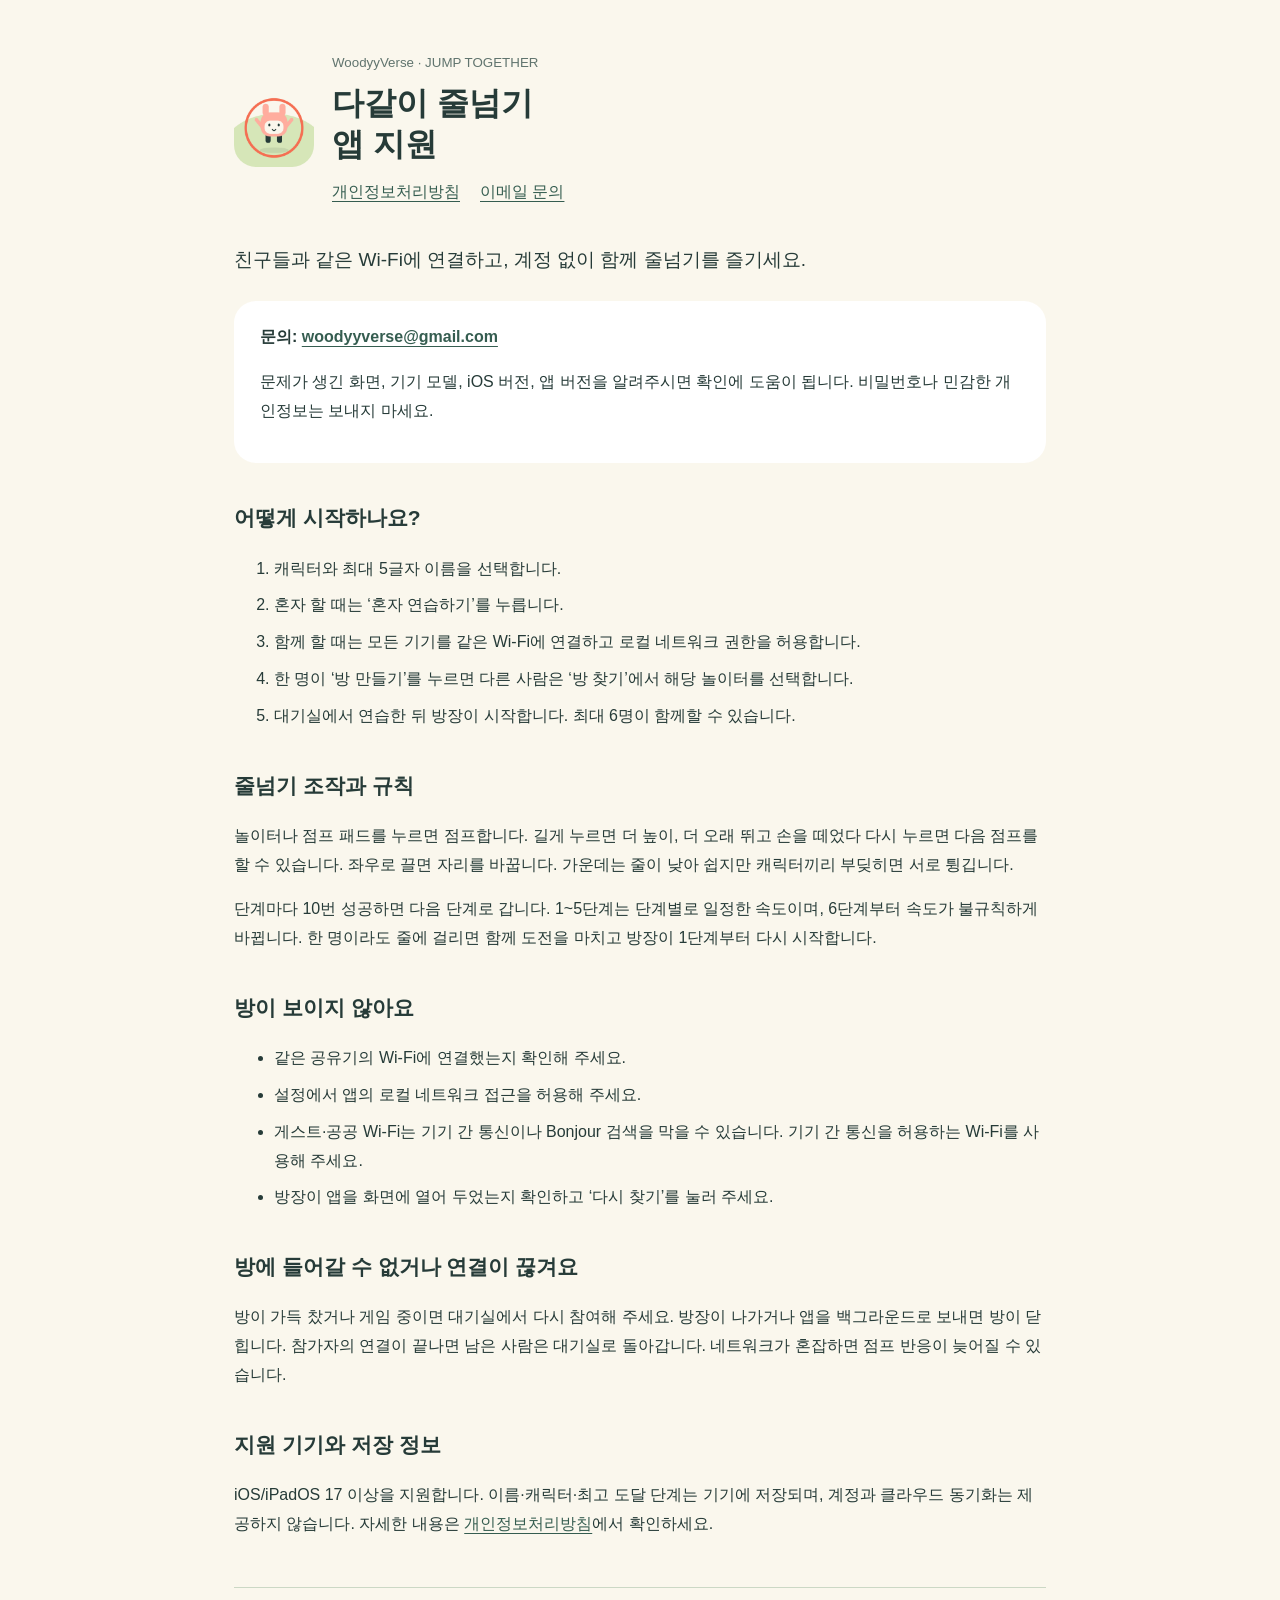
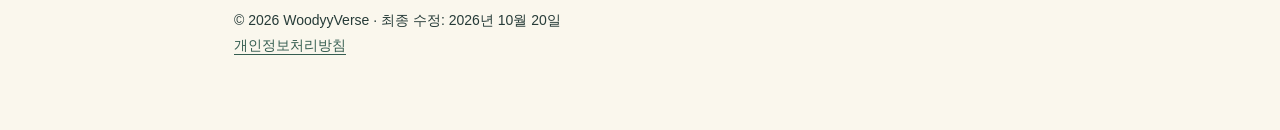
==== support.html @ 2041c66f "Publish Jump Together privacy policy and support pages" ====
<!doctype html><html lang="ko"><head><meta charset="utf-8"><meta name="viewport" content="width=device-width,initial-scale=1"><title>다같이 줄넘기 · 앱 지원</title><link rel="stylesheet" href="style.css"><link rel="icon" href="assets/icon.png"></head><body><main><header><img src="assets/icon.png" alt="다같이 줄넘기 앱 아이콘"><div><small>WoodyyVerse · JUMP TOGETHER</small><h1>다같이 줄넘기<br>앱 지원</h1><nav><a href="index.html">개인정보처리방침</a><a href="mailto:woodyyverse@gmail.com">이메일 문의</a></nav></div></header>
<p class="lead">친구들과 같은 Wi-Fi에 연결하고, 계정 없이 함께 줄넘기를 즐기세요.</p><div class="box"><strong>문의: <a href="mailto:woodyyverse@gmail.com">woodyyverse@gmail.com</a></strong><p>문제가 생긴 화면, 기기 모델, iOS 버전, 앱 버전을 알려주시면 확인에 도움이 됩니다. 비밀번호나 민감한 개인정보는 보내지 마세요.</p></div>
<h2>어떻게 시작하나요?</h2><ol><li>캐릭터와 최대 5글자 이름을 선택합니다.</li><li>혼자 할 때는 ‘혼자 연습하기’를 누릅니다.</li><li>함께 할 때는 모든 기기를 같은 Wi-Fi에 연결하고 로컬 네트워크 권한을 허용합니다.</li><li>한 명이 ‘방 만들기’를 누르면 다른 사람은 ‘방 찾기’에서 해당 놀이터를 선택합니다.</li><li>대기실에서 연습한 뒤 방장이 시작합니다. 최대 6명이 함께할 수 있습니다.</li></ol>
<h2>줄넘기 조작과 규칙</h2><p>놀이터나 점프 패드를 누르면 점프합니다. 길게 누르면 더 높이, 더 오래 뛰고 손을 떼었다 다시 누르면 다음 점프를 할 수 있습니다. 좌우로 끌면 자리를 바꿉니다. 가운데는 줄이 낮아 쉽지만 캐릭터끼리 부딪히면 서로 튕깁니다.</p><p>단계마다 10번 성공하면 다음 단계로 갑니다. 1~5단계는 단계별로 일정한 속도이며, 6단계부터 속도가 불규칙하게 바뀝니다. 한 명이라도 줄에 걸리면 함께 도전을 마치고 방장이 1단계부터 다시 시작합니다.</p>
<h2>방이 보이지 않아요</h2><ul><li>같은 공유기의 Wi-Fi에 연결했는지 확인해 주세요.</li><li>설정에서 앱의 로컬 네트워크 접근을 허용해 주세요.</li><li>게스트·공공 Wi-Fi는 기기 간 통신이나 Bonjour 검색을 막을 수 있습니다. 기기 간 통신을 허용하는 Wi-Fi를 사용해 주세요.</li><li>방장이 앱을 화면에 열어 두었는지 확인하고 ‘다시 찾기’를 눌러 주세요.</li></ul>
<h2>방에 들어갈 수 없거나 연결이 끊겨요</h2><p>방이 가득 찼거나 게임 중이면 대기실에서 다시 참여해 주세요. 방장이 나가거나 앱을 백그라운드로 보내면 방이 닫힙니다. 참가자의 연결이 끝나면 남은 사람은 대기실로 돌아갑니다. 네트워크가 혼잡하면 점프 반응이 늦어질 수 있습니다.</p>
<h2>지원 기기와 저장 정보</h2><p>iOS/iPadOS 17 이상을 지원합니다. 이름·캐릭터·최고 도달 단계는 기기에 저장되며, 계정과 클라우드 동기화는 제공하지 않습니다. 자세한 내용은 <a href="index.html">개인정보처리방침</a>에서 확인하세요.</p><footer>© 2026 WoodyyVerse · 최종 수정: 2026년 10월 20일<br><a href="index.html">개인정보처리방침</a></footer></main></body></html>
---- style.css ----
:root{color-scheme:light;--ink:#263b38;--paper:#faf7ed;--green:#d6e3b7;--peach:#f8d5c5}*{box-sizing:border-box}body{margin:0;background:var(--paper);color:var(--ink);font-family:-apple-system,BlinkMacSystemFont,"Apple SD Gothic Neo",sans-serif;line-height:1.8}main{max-width:860px;margin:auto;padding:48px 24px 72px}header{display:flex;align-items:center;gap:18px;margin-bottom:36px}header img{width:80px;height:80px;border-radius:22px}small,.muted{color:#60746e}h1{font-size:32px;line-height:1.3;margin:6px 0}h2{font-size:21px;margin-top:36px}a{color:#355d50;text-underline-offset:4px}nav{display:flex;gap:20px;flex-wrap:wrap;margin-top:12px}.lead{font-size:19px}.box{background:white;border-radius:22px;padding:22px 26px;margin:24px 0}table{width:100%;border-collapse:collapse;font-size:15px}th,td{padding:12px;text-align:left;vertical-align:top;border-bottom:1px solid #dee3d8}footer{margin-top:48px;padding-top:20px;border-top:1px solid #cbd8c5;font-size:14px}li{margin:8px 0}@media(max-width:540px){main{padding:28px 18px 50px}h1{font-size:27px}header img{width:64px;height:64px}th,td{padding:10px 6px;font-size:13px}}
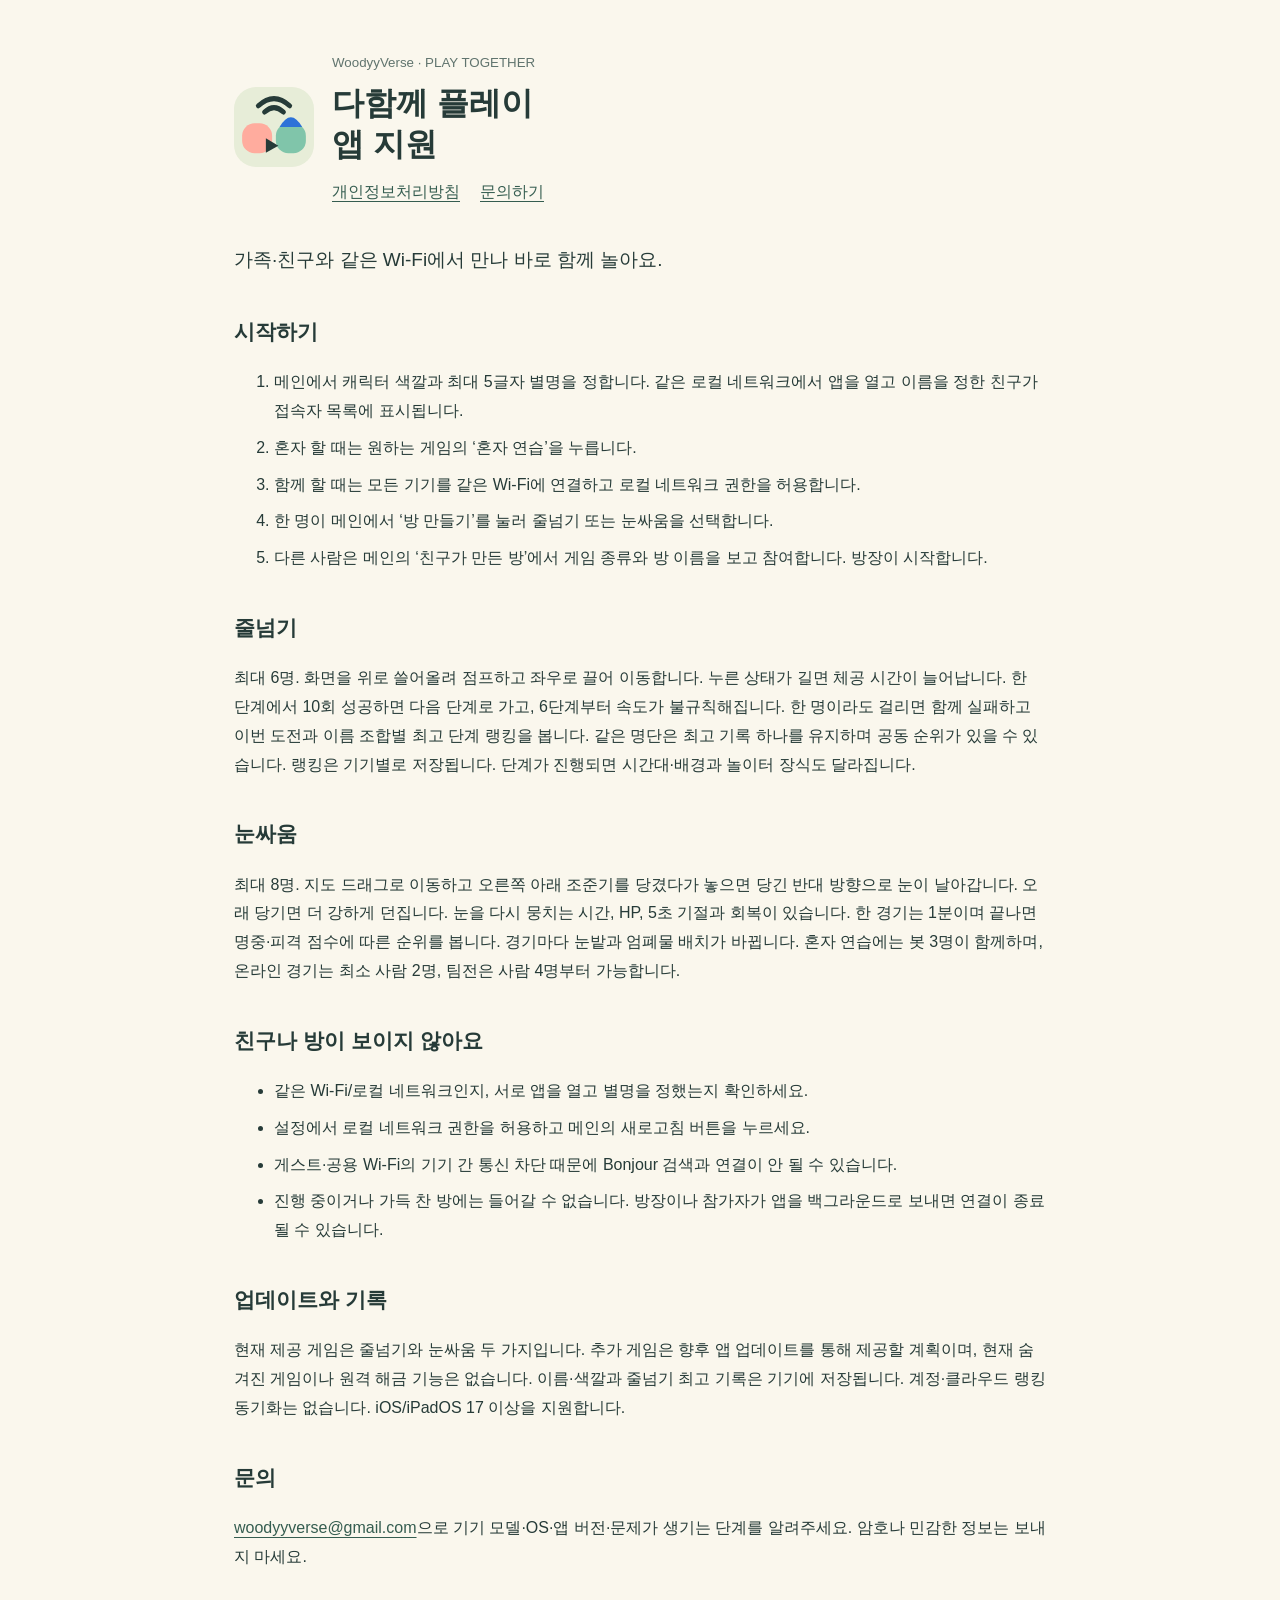
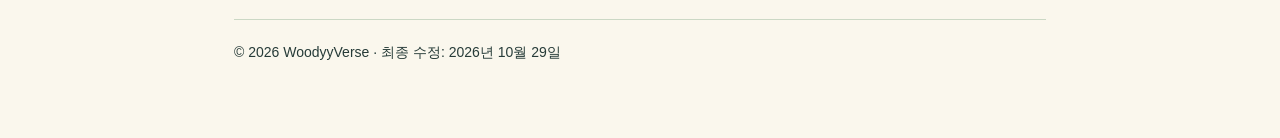
==== commit 9a5c2c79: "Document Play Together hub and both local games" ====
--- a/support.html
+++ b/support.html
@@ -1,7 +1,8 @@
-<!doctype html><html lang="ko"><head><meta charset="utf-8"><meta name="viewport" content="width=device-width,initial-scale=1"><title>다같이 줄넘기 · 앱 지원</title><link rel="stylesheet" href="style.css"><link rel="icon" href="assets/icon.png"></head><body><main><header><img src="assets/icon.png" alt="다같이 줄넘기 앱 아이콘"><div><small>WoodyyVerse · JUMP TOGETHER</small><h1>다같이 줄넘기<br>앱 지원</h1><nav><a href="index.html">개인정보처리방침</a><a href="mailto:woodyyverse@gmail.com">이메일 문의</a></nav></div></header>
-<p class="lead">친구들과 같은 Wi-Fi에 연결하고, 계정 없이 함께 줄넘기를 즐기세요.</p><div class="box"><strong>문의: <a href="mailto:woodyyverse@gmail.com">woodyyverse@gmail.com</a></strong><p>문제가 생긴 화면, 기기 모델, iOS 버전, 앱 버전을 알려주시면 확인에 도움이 됩니다. 비밀번호나 민감한 개인정보는 보내지 마세요.</p></div>
-<h2>어떻게 시작하나요?</h2><ol><li>캐릭터와 최대 5글자 이름을 선택합니다.</li><li>혼자 할 때는 ‘혼자 연습하기’를 누릅니다.</li><li>함께 할 때는 모든 기기를 같은 Wi-Fi에 연결하고 로컬 네트워크 권한을 허용합니다.</li><li>한 명이 ‘방 만들기’를 누르면 다른 사람은 ‘방 찾기’에서 해당 놀이터를 선택합니다.</li><li>대기실에서 연습한 뒤 방장이 시작합니다. 최대 6명이 함께할 수 있습니다.</li></ol>
-<h2>줄넘기 조작과 규칙</h2><p>놀이터나 점프 패드를 누르면 점프합니다. 길게 누르면 더 높이, 더 오래 뛰고 손을 떼었다 다시 누르면 다음 점프를 할 수 있습니다. 좌우로 끌면 자리를 바꿉니다. 가운데는 줄이 낮아 쉽지만 캐릭터끼리 부딪히면 서로 튕깁니다.</p><p>단계마다 10번 성공하면 다음 단계로 갑니다. 1~5단계는 단계별로 일정한 속도이며, 6단계부터 속도가 불규칙하게 바뀝니다. 한 명이라도 줄에 걸리면 함께 도전을 마치고 방장이 1단계부터 다시 시작합니다.</p>
-<h2>방이 보이지 않아요</h2><ul><li>같은 공유기의 Wi-Fi에 연결했는지 확인해 주세요.</li><li>설정에서 앱의 로컬 네트워크 접근을 허용해 주세요.</li><li>게스트·공공 Wi-Fi는 기기 간 통신이나 Bonjour 검색을 막을 수 있습니다. 기기 간 통신을 허용하는 Wi-Fi를 사용해 주세요.</li><li>방장이 앱을 화면에 열어 두었는지 확인하고 ‘다시 찾기’를 눌러 주세요.</li></ul>
-<h2>방에 들어갈 수 없거나 연결이 끊겨요</h2><p>방이 가득 찼거나 게임 중이면 대기실에서 다시 참여해 주세요. 방장이 나가거나 앱을 백그라운드로 보내면 방이 닫힙니다. 참가자의 연결이 끝나면 남은 사람은 대기실로 돌아갑니다. 네트워크가 혼잡하면 점프 반응이 늦어질 수 있습니다.</p>
-<h2>지원 기기와 저장 정보</h2><p>iOS/iPadOS 17 이상을 지원합니다. 이름·캐릭터·최고 도달 단계는 기기에 저장되며, 계정과 클라우드 동기화는 제공하지 않습니다. 자세한 내용은 <a href="index.html">개인정보처리방침</a>에서 확인하세요.</p><footer>© 2026 WoodyyVerse · 최종 수정: 2026년 10월 20일<br><a href="index.html">개인정보처리방침</a></footer></main></body></html>
+<!doctype html><html lang="ko"><head><meta charset="utf-8"><meta name="viewport" content="width=device-width,initial-scale=1"><title>다함께 플레이 · 앱 지원</title><link rel="stylesheet" href="style.css"><link rel="icon" href="assets/play.svg"></head><body><main><header><img src="assets/play.svg" alt="다함께 플레이"><div><small>WoodyyVerse · PLAY TOGETHER</small><h1>다함께 플레이<br>앱 지원</h1><nav><a href="index.html">개인정보처리방침</a><a href="mailto:woodyyverse@gmail.com">문의하기</a></nav></div></header>
+<p class="lead">가족·친구와 같은 Wi-Fi에서 만나 바로 함께 놀아요.</p>
+<h2>시작하기</h2><ol><li>메인에서 캐릭터 색깔과 최대 5글자 별명을 정합니다. 같은 로컬 네트워크에서 앱을 열고 이름을 정한 친구가 접속자 목록에 표시됩니다.</li><li>혼자 할 때는 원하는 게임의 ‘혼자 연습’을 누릅니다.</li><li>함께 할 때는 모든 기기를 같은 Wi-Fi에 연결하고 로컬 네트워크 권한을 허용합니다.</li><li>한 명이 메인에서 ‘방 만들기’를 눌러 줄넘기 또는 눈싸움을 선택합니다.</li><li>다른 사람은 메인의 ‘친구가 만든 방’에서 게임 종류와 방 이름을 보고 참여합니다. 방장이 시작합니다.</li></ol>
+<h2>줄넘기</h2><p>최대 6명. 화면을 위로 쓸어올려 점프하고 좌우로 끌어 이동합니다. 누른 상태가 길면 체공 시간이 늘어납니다. 한 단계에서 10회 성공하면 다음 단계로 가고, 6단계부터 속도가 불규칙해집니다. 한 명이라도 걸리면 함께 실패하고 이번 도전과 이름 조합별 최고 단계 랭킹을 봅니다. 같은 명단은 최고 기록 하나를 유지하며 공동 순위가 있을 수 있습니다. 랭킹은 기기별로 저장됩니다. 단계가 진행되면 시간대·배경과 놀이터 장식도 달라집니다.</p>
+<h2>눈싸움</h2><p>최대 8명. 지도 드래그로 이동하고 오른쪽 아래 조준기를 당겼다가 놓으면 당긴 반대 방향으로 눈이 날아갑니다. 오래 당기면 더 강하게 던집니다. 눈을 다시 뭉치는 시간, HP, 5초 기절과 회복이 있습니다. 한 경기는 1분이며 끝나면 명중·피격 점수에 따른 순위를 봅니다. 경기마다 눈밭과 엄폐물 배치가 바뀝니다. 혼자 연습에는 봇 3명이 함께하며, 온라인 경기는 최소 사람 2명, 팀전은 사람 4명부터 가능합니다.</p>
+<h2>친구나 방이 보이지 않아요</h2><ul><li>같은 Wi-Fi/로컬 네트워크인지, 서로 앱을 열고 별명을 정했는지 확인하세요.</li><li>설정에서 로컬 네트워크 권한을 허용하고 메인의 새로고침 버튼을 누르세요.</li><li>게스트·공용 Wi-Fi의 기기 간 통신 차단 때문에 Bonjour 검색과 연결이 안 될 수 있습니다.</li><li>진행 중이거나 가득 찬 방에는 들어갈 수 없습니다. 방장이나 참가자가 앱을 백그라운드로 보내면 연결이 종료될 수 있습니다.</li></ul>
+<h2>업데이트와 기록</h2><p>현재 제공 게임은 줄넘기와 눈싸움 두 가지입니다. 추가 게임은 향후 앱 업데이트를 통해 제공할 계획이며, 현재 숨겨진 게임이나 원격 해금 기능은 없습니다. 이름·색깔과 줄넘기 최고 기록은 기기에 저장됩니다. 계정·클라우드 랭킹 동기화는 없습니다. iOS/iPadOS 17 이상을 지원합니다.</p>
+<h2>문의</h2><p><a href="mailto:woodyyverse@gmail.com">woodyyverse@gmail.com</a>으로 기기 모델·OS·앱 버전·문제가 생기는 단계를 알려주세요. 암호나 민감한 정보는 보내지 마세요.</p><footer>© 2026 WoodyyVerse · 최종 수정: 2026년 10월 29일</footer></main></body></html>
